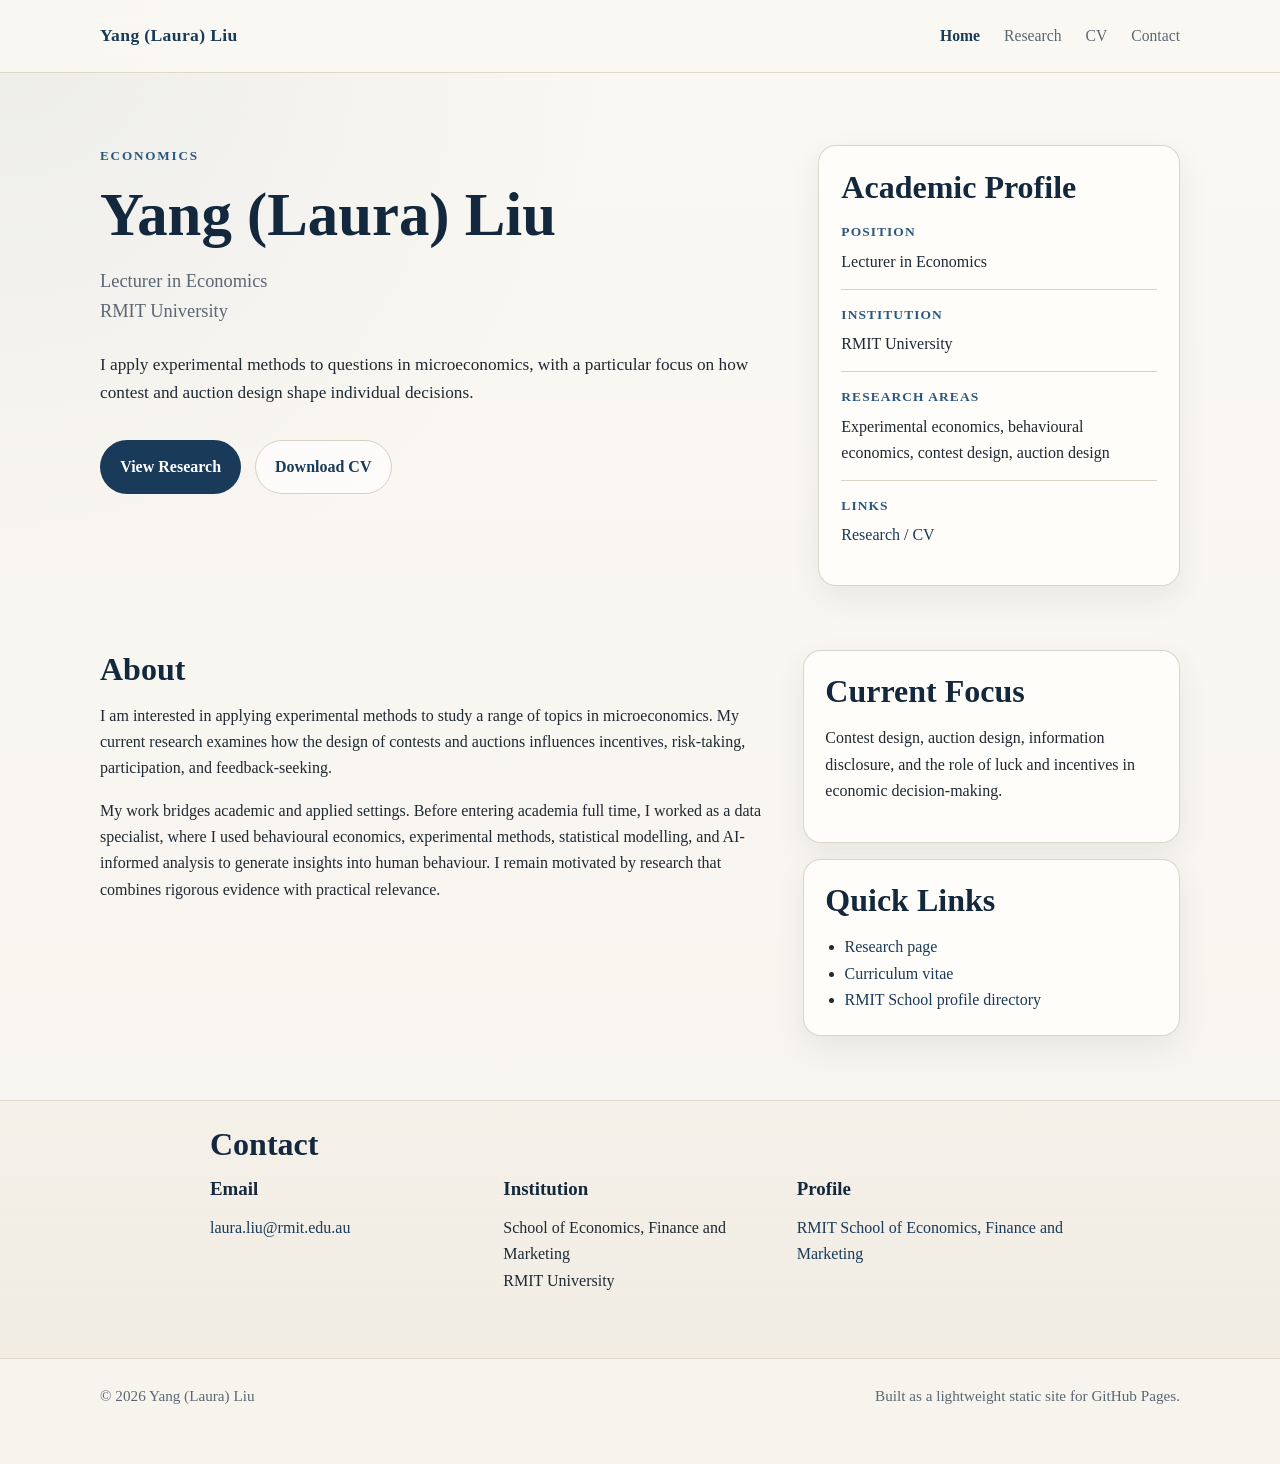
==== index.html @ 339196bb "initial build" ====
<!DOCTYPE html>
<html lang="en">
<head>
  <meta charset="UTF-8">
  <meta name="viewport" content="width=device-width, initial-scale=1.0">
  <title>Yang (Laura) Liu | Lecturer in Economics</title>
  <meta
    name="description"
    content="Academic website for Yang (Laura) Liu, Lecturer in Economics at RMIT University."
  >
  <link rel="stylesheet" href="styles.css">
</head>
<body>
  <header class="site-header">
    <div class="container header-inner">
      <a class="site-title" href="index.html">Yang (Laura) Liu</a>
      <nav class="site-nav" aria-label="Main navigation">
        <a href="index.html" aria-current="page">Home</a>
        <a href="research.html">Research</a>
        <a href="https://drive.google.com/file/d/1b-Ev65VtD8g1KziSnY_J0_c-nGKVgr55/view?usp=drive_link" target="_blank" rel="noopener noreferrer">CV</a>
        <a href="#contact">Contact</a>
      </nav>
    </div>
  </header>

  <main>
    <section class="hero">
      <div class="container hero-grid">
        <div class="hero-copy">
          <p class="eyebrow">Economics</p>
          <h1>Yang (Laura) Liu</h1>
          <p class="hero-subtitle">Lecturer in Economics</p>
          <p class="hero-institution">RMIT University</p>
          <p class="hero-summary">
            I apply experimental methods to questions in microeconomics, with a
            particular focus on how contest and auction design shape individual
            decisions.
          </p>
          <div class="hero-actions">
            <a class="button button-primary" href="research.html">View Research</a>
            <a
              class="button button-secondary"
              href="https://drive.google.com/file/d/1b-Ev65VtD8g1KziSnY_J0_c-nGKVgr55/view?usp=drive_link"
              target="_blank"
              rel="noopener noreferrer"
            >
              Download CV
            </a>
          </div>
        </div>
        <aside class="profile-card" aria-label="Profile summary">
          <h2>Academic Profile</h2>
          <dl class="profile-list">
            <div>
              <dt>Position</dt>
              <dd>Lecturer in Economics</dd>
            </div>
            <div>
              <dt>Institution</dt>
              <dd>RMIT University</dd>
            </div>
            <div>
              <dt>Research Areas</dt>
              <dd>Experimental economics, behavioural economics, contest design, auction design</dd>
            </div>
            <div>
              <dt>Links</dt>
              <dd>
                <a href="research.html">Research</a> /
                <a href="https://drive.google.com/file/d/1b-Ev65VtD8g1KziSnY_J0_c-nGKVgr55/view?usp=drive_link" target="_blank" rel="noopener noreferrer">CV</a>
              </dd>
            </div>
          </dl>
        </aside>
      </div>
    </section>

    <section class="section">
      <div class="container content-grid">
        <div class="content-main">
          <h2>About</h2>
          <p>
            I am interested in applying experimental methods to study a range of
            topics in microeconomics. My current research examines how the
            design of contests and auctions influences incentives, risk-taking,
            participation, and feedback-seeking.
          </p>
          <p>
            My work bridges academic and applied settings. Before entering
            academia full time, I worked as a data specialist, where I used
            behavioural economics, experimental methods, statistical modelling,
            and AI-informed analysis to generate insights into human behaviour.
            I remain motivated by research that combines rigorous evidence with
            practical relevance.
          </p>
        </div>

        <div class="content-side">
          <div class="panel">
            <h2>Current Focus</h2>
            <p>
              Contest design, auction design, information disclosure, and the
              role of luck and incentives in economic decision-making.
            </p>
          </div>
          <div class="panel">
            <h2>Quick Links</h2>
            <ul class="link-list">
              <li><a href="research.html">Research page</a></li>
              <li><a href="https://drive.google.com/file/d/1b-Ev65VtD8g1KziSnY_J0_c-nGKVgr55/view?usp=drive_link" target="_blank" rel="noopener noreferrer">Curriculum vitae</a></li>
              <li><a href="https://www.rmit.edu.au/about/schools-colleges/economics-finance-and-marketing/people" target="_blank" rel="noopener noreferrer">RMIT School profile directory</a></li>
            </ul>
          </div>
        </div>
      </div>
    </section>

    <section class="section section-alt" id="contact">
      <div class="container narrow">
        <h2>Contact</h2>
        <div class="contact-grid">
          <div>
            <h3>Email</h3>
            <p><a href="mailto:laura.liu@rmit.edu.au">laura.liu@rmit.edu.au</a></p>
          </div>
          <div>
            <h3>Institution</h3>
            <p>School of Economics, Finance and Marketing<br>RMIT University</p>
          </div>
          <div>
            <h3>Profile</h3>
            <p><a href="https://www.rmit.edu.au/about/schools-colleges/economics-finance-and-marketing/people" target="_blank" rel="noopener noreferrer">RMIT School of Economics, Finance and Marketing</a></p>
          </div>
        </div>
      </div>
    </section>
  </main>

  <footer class="site-footer">
    <div class="container footer-inner">
      <p>&copy; <span id="year">2026</span> Yang (Laura) Liu</p>
      <p>Built as a lightweight static site for GitHub Pages.</p>
    </div>
  </footer>

  <script>
    document.getElementById("year").textContent = new Date().getFullYear();
  </script>
</body>
</html>
---- styles.css ----
:root {
  --bg: #f7f4ee;
  --surface: #fffdf9;
  --surface-alt: #f0ebe1;
  --text: #1f2933;
  --muted: #5b6773;
  --line: #d9d2c3;
  --accent: #193a59;
  --accent-soft: #2a587f;
  --max-width: 1080px;
  --shadow: 0 12px 30px rgba(25, 58, 89, 0.08);
}

*,
*::before,
*::after {
  box-sizing: border-box;
}

html {
  scroll-behavior: smooth;
}

body {
  margin: 0;
  font-family: Georgia, "Times New Roman", Times, serif;
  color: var(--text);
  background:
    radial-gradient(circle at top left, rgba(25, 58, 89, 0.06), transparent 32%),
    linear-gradient(180deg, #faf8f3 0%, var(--bg) 100%);
  line-height: 1.65;
}

a {
  color: var(--accent);
  text-decoration: none;
}

a:hover,
a:focus {
  text-decoration: underline;
}

img {
  max-width: 100%;
  display: block;
}

.container {
  width: min(100% - 2rem, var(--max-width));
  margin: 0 auto;
}

.narrow {
  width: min(100% - 2rem, 860px);
}

.site-header {
  position: sticky;
  top: 0;
  z-index: 10;
  background: rgba(250, 248, 243, 0.94);
  backdrop-filter: blur(12px);
  border-bottom: 1px solid rgba(217, 210, 195, 0.8);
}

.header-inner {
  display: flex;
  align-items: center;
  justify-content: space-between;
  gap: 1.5rem;
  min-height: 4.5rem;
}

.site-title {
  font-size: 1.1rem;
  font-weight: 700;
  letter-spacing: 0.02em;
}

.site-nav {
  display: flex;
  flex-wrap: wrap;
  justify-content: flex-end;
  gap: 1rem 1.5rem;
}

.site-nav a {
  font-size: 0.98rem;
  color: var(--muted);
}

.site-nav a[aria-current="page"] {
  color: var(--accent);
  font-weight: 700;
}

.hero,
.page-hero {
  padding: 4.5rem 0 2.5rem;
}

.hero-grid {
  display: grid;
  grid-template-columns: minmax(0, 1.8fr) minmax(280px, 0.95fr);
  gap: 2rem;
  align-items: start;
}

.eyebrow {
  margin: 0 0 0.75rem;
  color: var(--accent-soft);
  font-size: 0.82rem;
  font-weight: 700;
  letter-spacing: 0.14em;
  text-transform: uppercase;
}

h1,
h2,
h3 {
  margin: 0 0 0.9rem;
  line-height: 1.2;
  color: #13283d;
}

h1 {
  font-size: clamp(2.2rem, 5vw, 3.8rem);
}

h2 {
  font-size: clamp(1.45rem, 3vw, 2rem);
}

h3 {
  font-size: 1.18rem;
}

p {
  margin: 0 0 1rem;
}

.hero-subtitle,
.hero-institution {
  margin: 0;
  font-size: 1.15rem;
  color: var(--muted);
}

.hero-summary,
.page-intro {
  max-width: 42rem;
  margin-top: 1.5rem;
  font-size: 1.08rem;
}

.hero-actions {
  display: flex;
  flex-wrap: wrap;
  gap: 0.85rem;
  margin-top: 2rem;
}

.button {
  display: inline-flex;
  align-items: center;
  justify-content: center;
  padding: 0.8rem 1.2rem;
  border-radius: 999px;
  border: 1px solid transparent;
  font-weight: 700;
  transition: background-color 0.2s ease, color 0.2s ease, border-color 0.2s ease;
}

.button:hover,
.button:focus {
  text-decoration: none;
}

.button-primary {
  background: var(--accent);
  color: #ffffff;
}

.button-primary:hover,
.button-primary:focus {
  background: #0f2e48;
}

.button-secondary {
  border-color: var(--line);
  background: rgba(255, 255, 255, 0.65);
  color: var(--accent);
}

.button-secondary:hover,
.button-secondary:focus {
  background: #ffffff;
}

.profile-card,
.panel,
.research-item {
  background: var(--surface);
  border: 1px solid rgba(217, 210, 195, 0.9);
  border-radius: 18px;
  box-shadow: var(--shadow);
}

.profile-card {
  padding: 1.4rem;
}

.profile-list {
  margin: 0;
}

.profile-list div {
  padding: 0.85rem 0;
  border-top: 1px solid var(--line);
}

.profile-list div:first-child {
  border-top: 0;
  padding-top: 0;
}

dt {
  font-size: 0.84rem;
  font-weight: 700;
  letter-spacing: 0.08em;
  text-transform: uppercase;
  color: var(--accent-soft);
}

dd {
  margin: 0.35rem 0 0;
}

.section {
  padding: 1.5rem 0 3rem;
}

.section-alt {
  background: linear-gradient(180deg, rgba(240, 235, 225, 0.48), rgba(240, 235, 225, 0.8));
  border-top: 1px solid rgba(217, 210, 195, 0.75);
  border-bottom: 1px solid rgba(217, 210, 195, 0.75);
}

.content-grid {
  display: grid;
  grid-template-columns: minmax(0, 1.6fr) minmax(260px, 0.9fr);
  gap: 2rem;
}

.panel {
  padding: 1.35rem;
  margin-bottom: 1rem;
}

.link-list {
  margin: 0;
  padding-left: 1.2rem;
}

.contact-grid {
  display: grid;
  grid-template-columns: repeat(3, minmax(0, 1fr));
  gap: 1.25rem;
}

.research-item {
  padding: 1.5rem;
  margin-bottom: 1.25rem;
}

.research-meta {
  color: var(--muted);
  font-size: 0.98rem;
}

.site-footer {
  padding: 1.5rem 0 2.5rem;
}

.footer-inner {
  display: flex;
  flex-wrap: wrap;
  justify-content: space-between;
  gap: 0.5rem 1rem;
  color: var(--muted);
  font-size: 0.95rem;
}

@media (max-width: 860px) {
  .header-inner,
  .hero-grid,
  .content-grid,
  .contact-grid,
  .footer-inner {
    grid-template-columns: 1fr;
    flex-direction: column;
    align-items: flex-start;
  }

  .site-nav {
    justify-content: flex-start;
  }

  .hero,
  .page-hero {
    padding-top: 3.5rem;
  }
}

@media (max-width: 560px) {
  body {
    font-size: 0.98rem;
  }

  .container,
  .narrow {
    width: min(100% - 1.25rem, var(--max-width));
  }

  .hero-actions {
    flex-direction: column;
    align-items: stretch;
  }

  .button {
    width: 100%;
  }
}
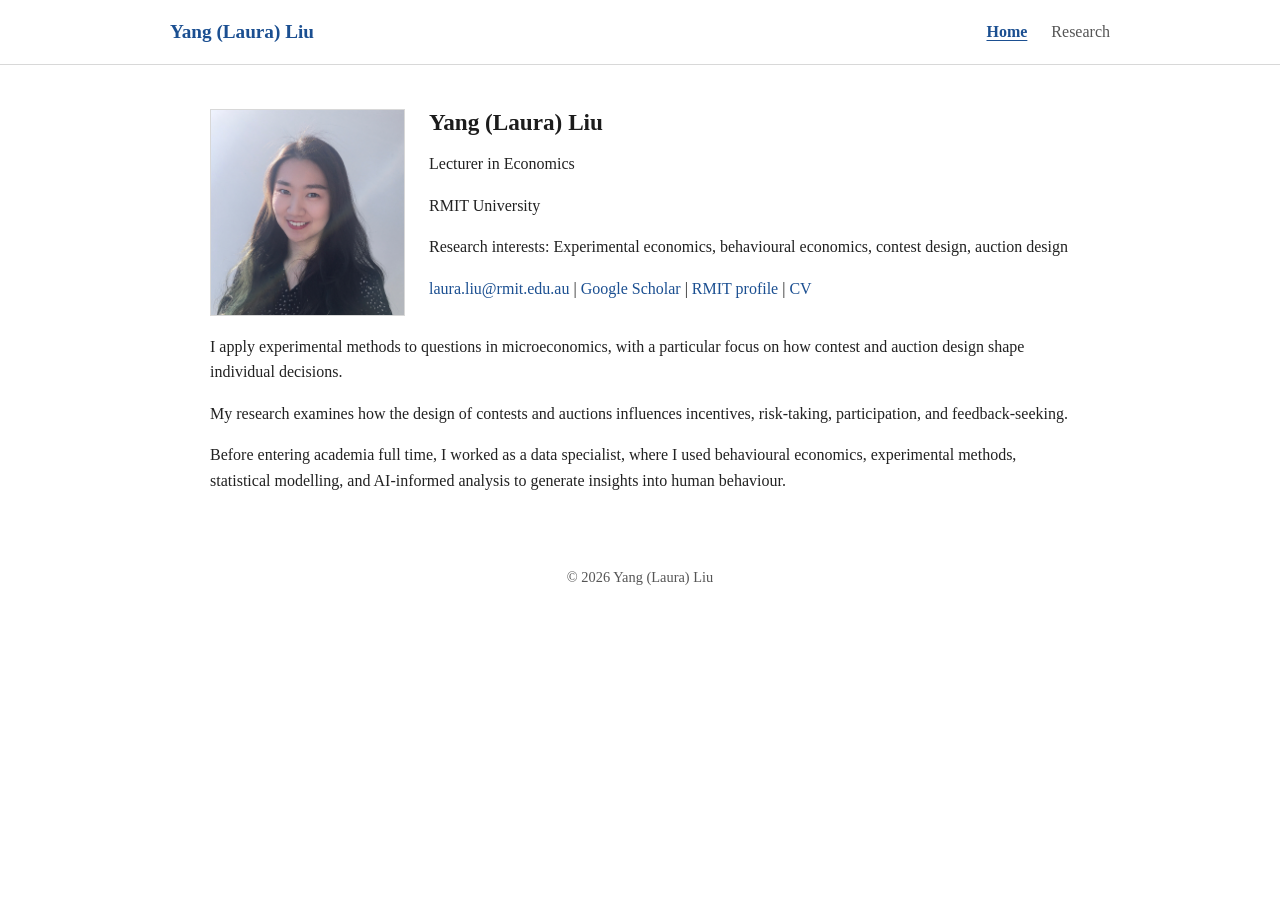
==== commit 924dc984: "Refine homepage and research page design" ====
--- a/index.html
+++ b/index.html
@@ -8,138 +8,83 @@
     name="description"
     content="Academic website for Yang (Laura) Liu, Lecturer in Economics at RMIT University."
   >
+  <link rel="canonical" href="https://lauraliu.net/">
+  <meta name="theme-color" content="#f7f4ee">
+  <meta property="og:type" content="website">
+  <meta property="og:title" content="Yang (Laura) Liu | Lecturer in Economics">
+  <meta
+    property="og:description"
+    content="Academic website for Yang (Laura) Liu, Lecturer in Economics at RMIT University."
+  >
+  <meta property="og:url" content="https://lauraliu.net/">
   <link rel="stylesheet" href="styles.css">
 </head>
 <body>
+  <a class="skip-link" href="#main-content">Skip to content</a>
   <header class="site-header">
     <div class="container header-inner">
       <a class="site-title" href="index.html">Yang (Laura) Liu</a>
       <nav class="site-nav" aria-label="Main navigation">
         <a href="index.html" aria-current="page">Home</a>
         <a href="research.html">Research</a>
-        <a href="https://drive.google.com/file/d/1b-Ev65VtD8g1KziSnY_J0_c-nGKVgr55/view?usp=drive_link" target="_blank" rel="noopener noreferrer">CV</a>
-        <a href="#contact">Contact</a>
       </nav>
     </div>
   </header>
 
-  <main>
-    <section class="hero">
-      <div class="container hero-grid">
-        <div class="hero-copy">
-          <p class="eyebrow">Economics</p>
-          <h1>Yang (Laura) Liu</h1>
-          <p class="hero-subtitle">Lecturer in Economics</p>
-          <p class="hero-institution">RMIT University</p>
-          <p class="hero-summary">
+  <main id="main-content">
+    <section class="page-section">
+      <div class="container narrow">
+        <div class="intro-layout">
+          <img
+            class="profile-portrait"
+            src="IMG_2043.JPG"
+            alt="Portrait of Yang (Laura) Liu"
+          >
+          <div class="intro-summary">
+            <h2>Yang (Laura) Liu</h2>
+            <p>Lecturer in Economics</p>
+            <p>RMIT University</p>
+            <p>
+              Research interests: Experimental economics, behavioural economics,
+              contest design, auction design
+            </p>
+            <p>
+              <a href="mailto:laura.liu@rmit.edu.au">laura.liu@rmit.edu.au</a>
+              |
+              <a href="https://scholar.google.com/citations?user=vFVPQ-MAAAAJ&hl=en" target="_blank" rel="noopener noreferrer">Google Scholar</a>
+              |
+              <a href="https://www.rmit.edu.au/profiles/l/laura-liu" target="_blank" rel="noopener noreferrer">RMIT profile</a>
+              |
+              <a href="https://drive.google.com/file/d/1Y7hkm9gHLPEryfQ_EQfa57wWKYTizyvP/view?usp=drive_link" target="_blank" rel="noopener noreferrer">CV</a>
+            </p>
+          </div>
+        </div>
+        <div class="intro-body">
+          <p>
             I apply experimental methods to questions in microeconomics, with a
             particular focus on how contest and auction design shape individual
             decisions.
           </p>
-          <div class="hero-actions">
-            <a class="button button-primary" href="research.html">View Research</a>
-            <a
-              class="button button-secondary"
-              href="https://drive.google.com/file/d/1b-Ev65VtD8g1KziSnY_J0_c-nGKVgr55/view?usp=drive_link"
-              target="_blank"
-              rel="noopener noreferrer"
-            >
-              Download CV
-            </a>
-          </div>
-        </div>
-        <aside class="profile-card" aria-label="Profile summary">
-          <h2>Academic Profile</h2>
-          <dl class="profile-list">
-            <div>
-              <dt>Position</dt>
-              <dd>Lecturer in Economics</dd>
-            </div>
-            <div>
-              <dt>Institution</dt>
-              <dd>RMIT University</dd>
-            </div>
-            <div>
-              <dt>Research Areas</dt>
-              <dd>Experimental economics, behavioural economics, contest design, auction design</dd>
-            </div>
-            <div>
-              <dt>Links</dt>
-              <dd>
-                <a href="research.html">Research</a> /
-                <a href="https://drive.google.com/file/d/1b-Ev65VtD8g1KziSnY_J0_c-nGKVgr55/view?usp=drive_link" target="_blank" rel="noopener noreferrer">CV</a>
-              </dd>
-            </div>
-          </dl>
-        </aside>
-      </div>
-    </section>
-
-    <section class="section">
-      <div class="container content-grid">
-        <div class="content-main">
-          <h2>About</h2>
           <p>
-            I am interested in applying experimental methods to study a range of
-            topics in microeconomics. My current research examines how the
-            design of contests and auctions influences incentives, risk-taking,
-            participation, and feedback-seeking.
+            My research examines how the design of contests and auctions
+            influences incentives, risk-taking, participation, and
+            feedback-seeking.
           </p>
           <p>
-            My work bridges academic and applied settings. Before entering
-            academia full time, I worked as a data specialist, where I used
-            behavioural economics, experimental methods, statistical modelling,
-            and AI-informed analysis to generate insights into human behaviour.
-            I remain motivated by research that combines rigorous evidence with
-            practical relevance.
+            Before entering academia full time, I worked as a data specialist,
+            where I used behavioural economics, experimental methods,
+            statistical modelling, and AI-informed analysis to generate
+            insights into human behaviour.
           </p>
-        </div>
-
-        <div class="content-side">
-          <div class="panel">
-            <h2>Current Focus</h2>
-            <p>
-              Contest design, auction design, information disclosure, and the
-              role of luck and incentives in economic decision-making.
-            </p>
-          </div>
-          <div class="panel">
-            <h2>Quick Links</h2>
-            <ul class="link-list">
-              <li><a href="research.html">Research page</a></li>
-              <li><a href="https://drive.google.com/file/d/1b-Ev65VtD8g1KziSnY_J0_c-nGKVgr55/view?usp=drive_link" target="_blank" rel="noopener noreferrer">Curriculum vitae</a></li>
-              <li><a href="https://www.rmit.edu.au/about/schools-colleges/economics-finance-and-marketing/people" target="_blank" rel="noopener noreferrer">RMIT School profile directory</a></li>
-            </ul>
-          </div>
         </div>
       </div>
     </section>
 
-    <section class="section section-alt" id="contact">
-      <div class="container narrow">
-        <h2>Contact</h2>
-        <div class="contact-grid">
-          <div>
-            <h3>Email</h3>
-            <p><a href="mailto:laura.liu@rmit.edu.au">laura.liu@rmit.edu.au</a></p>
-          </div>
-          <div>
-            <h3>Institution</h3>
-            <p>School of Economics, Finance and Marketing<br>RMIT University</p>
-          </div>
-          <div>
-            <h3>Profile</h3>
-            <p><a href="https://www.rmit.edu.au/about/schools-colleges/economics-finance-and-marketing/people" target="_blank" rel="noopener noreferrer">RMIT School of Economics, Finance and Marketing</a></p>
-          </div>
-        </div>
-      </div>
-    </section>
   </main>
 
   <footer class="site-footer">
     <div class="container footer-inner">
       <p>&copy; <span id="year">2026</span> Yang (Laura) Liu</p>
-      <p>Built as a lightweight static site for GitHub Pages.</p>
     </div>
   </footer>
 
--- a/styles.css
+++ b/styles.css
@@ -1,14 +1,10 @@
 :root {
-  --bg: #f7f4ee;
-  --surface: #fffdf9;
-  --surface-alt: #f0ebe1;
-  --text: #1f2933;
-  --muted: #5b6773;
-  --line: #d9d2c3;
-  --accent: #193a59;
-  --accent-soft: #2a587f;
-  --max-width: 1080px;
-  --shadow: 0 12px 30px rgba(25, 58, 89, 0.08);
+  --bg: #ffffff;
+  --text: #222222;
+  --muted: #555555;
+  --line: #d8d8d8;
+  --accent: #1b4f91;
+  --max-width: 940px;
 }
 
 *,
@@ -25,10 +21,8 @@
   margin: 0;
   font-family: Georgia, "Times New Roman", Times, serif;
   color: var(--text);
-  background:
-    radial-gradient(circle at top left, rgba(25, 58, 89, 0.06), transparent 32%),
-    linear-gradient(180deg, #faf8f3 0%, var(--bg) 100%);
-  line-height: 1.65;
+  background: var(--bg);
+  line-height: 1.6;
 }
 
 a {
@@ -56,12 +50,23 @@
 }
 
 .site-header {
-  position: sticky;
+  background: #ffffff;
+  border-bottom: 1px solid var(--line);
+}
+
+.skip-link {
+  position: absolute;
+  left: 1rem;
+  top: -3rem;
+  padding: 0.65rem 0.9rem;
+  background: var(--accent);
+  color: #ffffff;
+  border-radius: 0 0 0.75rem 0.75rem;
+  z-index: 20;
+}
+
+.skip-link:focus {
   top: 0;
-  z-index: 10;
-  background: rgba(250, 248, 243, 0.94);
-  backdrop-filter: blur(12px);
-  border-bottom: 1px solid rgba(217, 210, 195, 0.8);
 }
 
 .header-inner {
@@ -69,13 +74,13 @@
   align-items: center;
   justify-content: space-between;
   gap: 1.5rem;
-  min-height: 4.5rem;
+  min-height: 4rem;
 }
 
 .site-title {
-  font-size: 1.1rem;
+  font-size: 1.2rem;
   font-weight: 700;
-  letter-spacing: 0.02em;
+  letter-spacing: 0;
 }
 
 .site-nav {
@@ -86,34 +91,15 @@
 }
 
 .site-nav a {
-  font-size: 0.98rem;
+  font-size: 1rem;
   color: var(--muted);
 }
 
 .site-nav a[aria-current="page"] {
   color: var(--accent);
   font-weight: 700;
-}
-
-.hero,
-.page-hero {
-  padding: 4.5rem 0 2.5rem;
-}
-
-.hero-grid {
-  display: grid;
-  grid-template-columns: minmax(0, 1.8fr) minmax(280px, 0.95fr);
-  gap: 2rem;
-  align-items: start;
-}
-
-.eyebrow {
-  margin: 0 0 0.75rem;
-  color: var(--accent-soft);
-  font-size: 0.82rem;
-  font-weight: 700;
-  letter-spacing: 0.14em;
-  text-transform: uppercase;
+  text-decoration: underline;
+  text-underline-offset: 0.18em;
 }
 
 h1,
@@ -121,162 +107,107 @@
 h3 {
   margin: 0 0 0.9rem;
   line-height: 1.2;
-  color: #13283d;
-}
-
-h1 {
-  font-size: clamp(2.2rem, 5vw, 3.8rem);
-}
-
-h2 {
-  font-size: clamp(1.45rem, 3vw, 2rem);
-}
-
-h3 {
-  font-size: 1.18rem;
-}
+  color: #1c1c1c;
+}
+
+h1 { font-size: clamp(2rem, 5vw, 2.8rem); }
+
+h2 { font-size: 1.45rem; }
+
+h3 { font-size: 1.08rem; }
 
 p {
   margin: 0 0 1rem;
 }
 
-.hero-subtitle,
-.hero-institution {
+.page-section {
+  padding: 2.75rem 0 2rem;
+}
+
+.page-section + .page-section {
+  border-top: 1px solid var(--line);
+}
+
+.intro-layout {
+  display: flex;
+  align-items: flex-start;
+  gap: 1.5rem;
+}
+
+.intro-summary {
+  min-width: 0;
+}
+
+.intro-body {
+  margin-top: 1rem;
+}
+
+.profile-portrait {
+  display: block;
+  width: 195px;
+  height: auto;
   margin: 0;
-  font-size: 1.15rem;
-  color: var(--muted);
-}
-
-.hero-summary,
-.page-intro {
-  max-width: 42rem;
-  margin-top: 1.5rem;
-  font-size: 1.08rem;
-}
-
-.hero-actions {
-  display: flex;
-  flex-wrap: wrap;
-  gap: 0.85rem;
-  margin-top: 2rem;
-}
-
-.button {
-  display: inline-flex;
-  align-items: center;
-  justify-content: center;
-  padding: 0.8rem 1.2rem;
-  border-radius: 999px;
-  border: 1px solid transparent;
-  font-weight: 700;
-  transition: background-color 0.2s ease, color 0.2s ease, border-color 0.2s ease;
-}
-
-.button:hover,
-.button:focus {
-  text-decoration: none;
-}
-
-.button-primary {
-  background: var(--accent);
-  color: #ffffff;
-}
-
-.button-primary:hover,
-.button-primary:focus {
-  background: #0f2e48;
-}
-
-.button-secondary {
-  border-color: var(--line);
-  background: rgba(255, 255, 255, 0.65);
-  color: var(--accent);
-}
-
-.button-secondary:hover,
-.button-secondary:focus {
-  background: #ffffff;
-}
-
-.profile-card,
-.panel,
+  border: 1px solid var(--line);
+  background: #f5f5f5;
+}
+
 .research-item {
-  background: var(--surface);
-  border: 1px solid rgba(217, 210, 195, 0.9);
-  border-radius: 18px;
-  box-shadow: var(--shadow);
-}
-
-.profile-card {
-  padding: 1.4rem;
-}
-
-.profile-list {
-  margin: 0;
-}
-
-.profile-list div {
-  padding: 0.85rem 0;
-  border-top: 1px solid var(--line);
-}
-
-.profile-list div:first-child {
-  border-top: 0;
-  padding-top: 0;
-}
-
-dt {
-  font-size: 0.84rem;
-  font-weight: 700;
-  letter-spacing: 0.08em;
-  text-transform: uppercase;
-  color: var(--accent-soft);
-}
-
-dd {
-  margin: 0.35rem 0 0;
-}
-
-.section {
-  padding: 1.5rem 0 3rem;
-}
-
-.section-alt {
-  background: linear-gradient(180deg, rgba(240, 235, 225, 0.48), rgba(240, 235, 225, 0.8));
-  border-top: 1px solid rgba(217, 210, 195, 0.75);
-  border-bottom: 1px solid rgba(217, 210, 195, 0.75);
-}
-
-.content-grid {
-  display: grid;
-  grid-template-columns: minmax(0, 1.6fr) minmax(260px, 0.9fr);
-  gap: 2rem;
-}
-
-.panel {
-  padding: 1.35rem;
-  margin-bottom: 1rem;
-}
-
-.link-list {
-  margin: 0;
-  padding-left: 1.2rem;
-}
-
-.contact-grid {
-  display: grid;
-  grid-template-columns: repeat(3, minmax(0, 1fr));
-  gap: 1.25rem;
-}
-
-.research-item {
-  padding: 1.5rem;
   margin-bottom: 1.25rem;
 }
 
 .research-meta {
   color: var(--muted);
+  font-size: 0.95rem;
+}
+
+.research-page {
+  background:
+    radial-gradient(circle at top left, rgba(27, 79, 145, 0.05), transparent 30%),
+    linear-gradient(180deg, #faf8f4 0%, #f6f2eb 100%);
+}
+
+.research-page .container.narrow {
+  width: min(100% - 2rem, 980px);
+}
+
+.research-page h1,
+.research-page h2,
+.research-page h3 {
+  color: #20384f;
+}
+
+.research-page h2 {
+  font-size: clamp(1.8rem, 3vw, 2.2rem);
+  margin-top: 1.25rem;
+}
+
+.research-page .research-item {
+  padding: 1.5rem 1.45rem;
+  margin-bottom: 1.5rem;
+  background: rgba(255, 255, 255, 0.72);
+  border: 1px solid #d9cdbb;
+  border-radius: 22px;
+  box-shadow: 0 14px 32px rgba(74, 55, 24, 0.08);
+}
+
+.research-page .research-meta {
   font-size: 0.98rem;
+}
+
+.research-page .page-section + .page-section,
+.research-page.page-section + .page-section {
+  border-top: none;
+}
+
+.not-found {
+  min-height: calc(100vh - 14rem);
+  display: grid;
+  align-items: center;
+}
+
+.not-found-card {
+  padding: 2rem;
+  border: 1px solid var(--line);
 }
 
 .site-footer {
@@ -289,16 +220,17 @@
   justify-content: space-between;
   gap: 0.5rem 1rem;
   color: var(--muted);
-  font-size: 0.95rem;
+  font-size: 0.9rem;
+}
+
+.footer-inner p:first-child {
+  width: 100%;
+  text-align: center;
 }
 
 @media (max-width: 860px) {
   .header-inner,
-  .hero-grid,
-  .content-grid,
-  .contact-grid,
   .footer-inner {
-    grid-template-columns: 1fr;
     flex-direction: column;
     align-items: flex-start;
   }
@@ -307,9 +239,8 @@
     justify-content: flex-start;
   }
 
-  .hero,
-  .page-hero {
-    padding-top: 3.5rem;
+  .intro-layout {
+    flex-direction: column;
   }
 }
 
@@ -322,13 +253,4 @@
   .narrow {
     width: min(100% - 1.25rem, var(--max-width));
   }
-
-  .hero-actions {
-    flex-direction: column;
-    align-items: stretch;
-  }
-
-  .button {
-    width: 100%;
-  }
-}
+}
